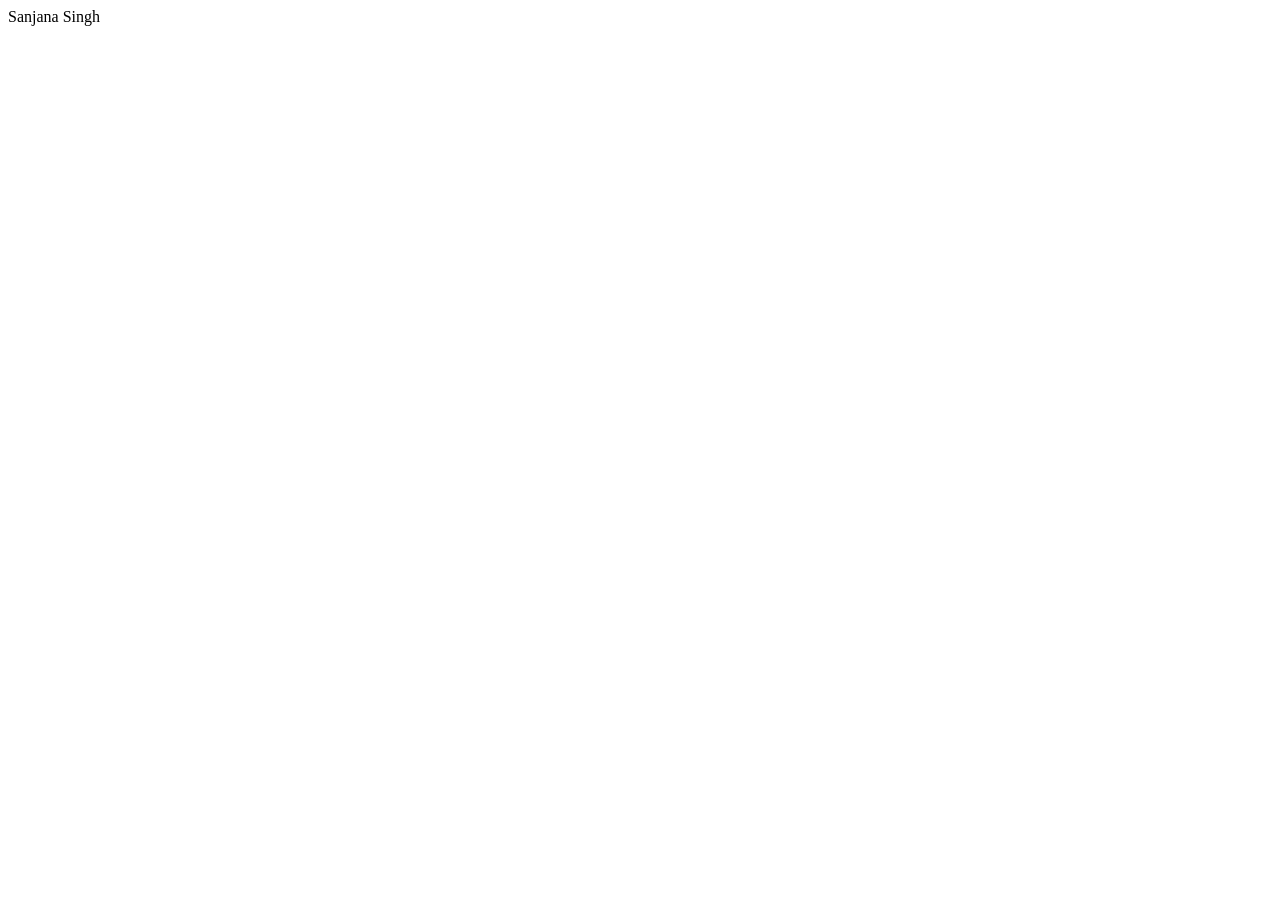
==== index.html @ c1d74c57 "Adding index.html page" ====
<!DOCTYPE html>
<html lang="en">
<head>
    <meta charset="UTF-8">
    <meta name="viewport" content="width=device-width, initial-scale=1.0">
    <title>Document</title>
</head>
<body>
    Sanjana Singh
</body>
</html>
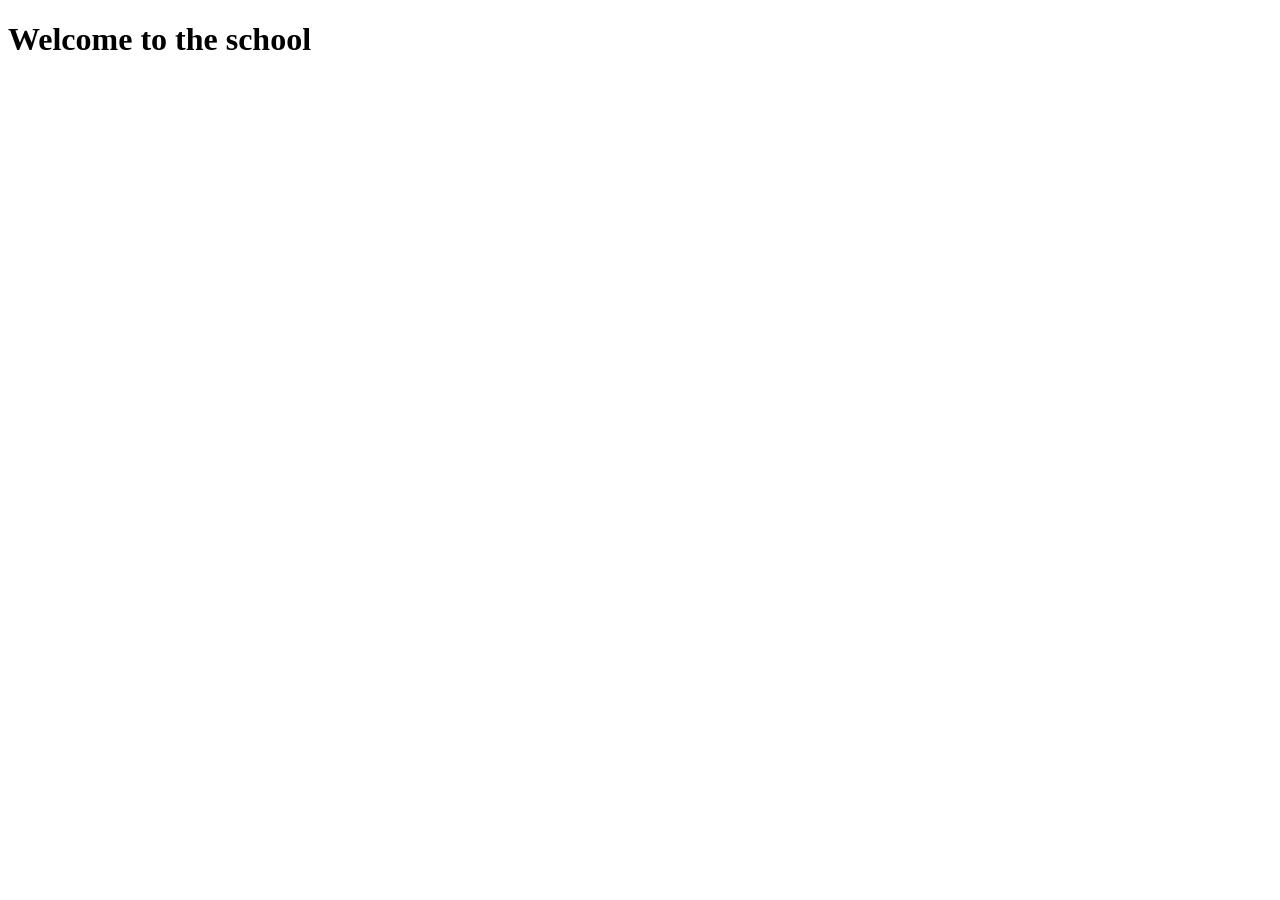
==== commit 25bcc192: "Some changes in index.html" ====
--- a/index.html
+++ b/index.html
@@ -1,11 +1,14 @@
 <!DOCTYPE html>
 <html lang="en">
+
 <head>
     <meta charset="UTF-8">
     <meta name="viewport" content="width=device-width, initial-scale=1.0">
-    <title>Document</title>
+    <title>School Frontend</title>
 </head>
+
 <body>
-    Sanjana Singh
+    <h1>Welcome to the school</h1>
 </body>
+
 </html>
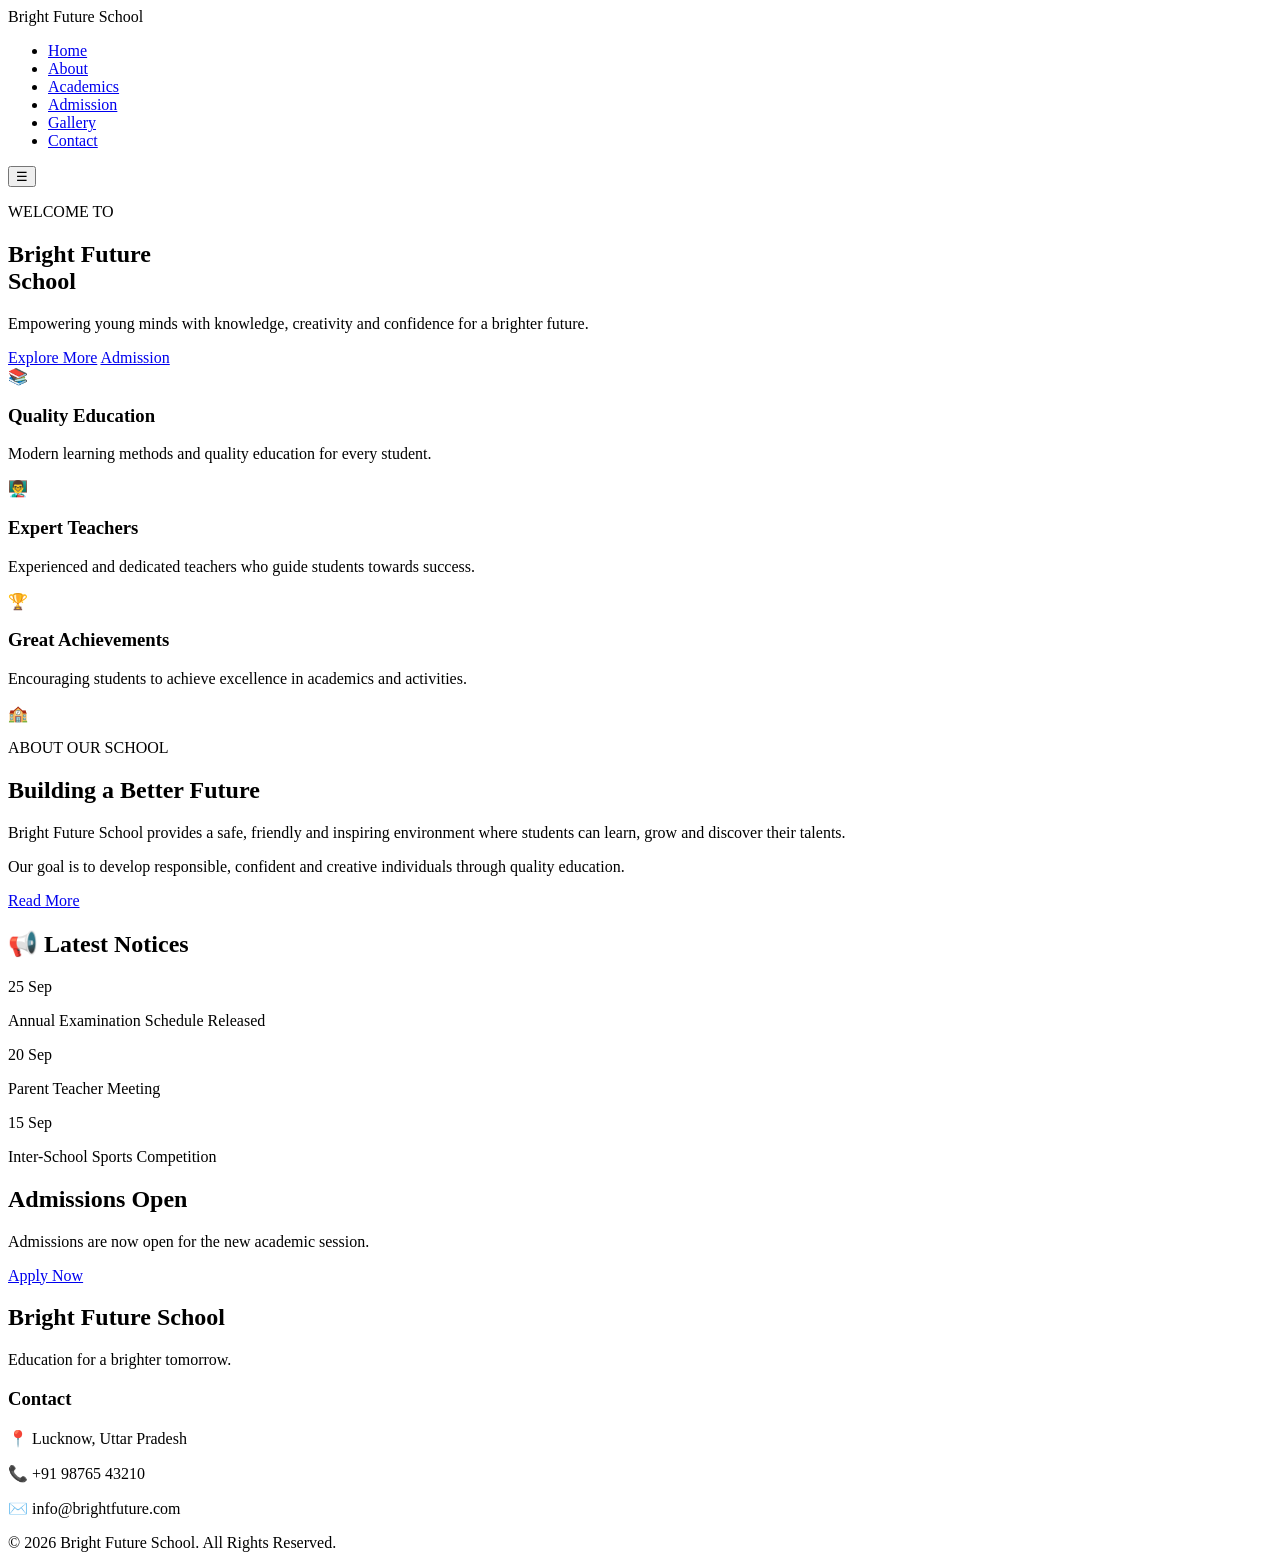
==== commit 37b1bb75: "Some changes in index page" ====
--- a/index.html
+++ b/index.html
@@ -1,14 +1,174 @@
 <!DOCTYPE html>
 <html lang="en">
-
 <head>
     <meta charset="UTF-8">
     <meta name="viewport" content="width=device-width, initial-scale=1.0">
-    <title>School Frontend</title>
+    <title>Bright Future School</title>
+    <link rel="stylesheet" href="style.css">
 </head>
 
 <body>
-    <h1>Welcome to the school</h1>
+
+    <!-- Navbar -->
+    <header>
+        <nav class="navbar">
+            <div class="logo">Bright Future <span>School</span></div>
+
+            <ul class="nav-links">
+                <li><a href="#" class="active">Home</a></li>
+                <li><a href="#">About</a></li>
+                <li><a href="#">Academics</a></li>
+                <li><a href="#">Admission</a></li>
+                <li><a href="#">Gallery</a></li>
+                <li><a href="#">Contact</a></li>
+            </ul>
+
+            <button class="menu-btn">☰</button>
+        </nav>
+    </header>
+
+
+    <!-- Hero Section -->
+    <section class="hero">
+        <div class="hero-content">
+            <p class="welcome">WELCOME TO</p>
+
+            <h1>Bright Future <br><span>School</span></h1>
+
+            <p class="hero-text">
+                Empowering young minds with knowledge, creativity
+                and confidence for a brighter future.
+            </p>
+
+            <div class="hero-buttons">
+                <a href="#" class="btn primary">Explore More</a>
+                <a href="#" class="btn secondary">Admission</a>
+            </div>
+        </div>
+    </section>
+
+
+    <!-- Features -->
+    <section class="features">
+
+        <div class="feature-card">
+            <div class="icon">📚</div>
+            <h3>Quality Education</h3>
+            <p>
+                Modern learning methods and quality education
+                for every student.
+            </p>
+        </div>
+
+        <div class="feature-card">
+            <div class="icon">👨‍🏫</div>
+            <h3>Expert Teachers</h3>
+            <p>
+                Experienced and dedicated teachers who
+                guide students towards success.
+            </p>
+        </div>
+
+        <div class="feature-card">
+            <div class="icon">🏆</div>
+            <h3>Great Achievements</h3>
+            <p>
+                Encouraging students to achieve excellence
+                in academics and activities.
+            </p>
+        </div>
+
+    </section>
+
+
+    <!-- About Preview -->
+    <section class="about">
+        <div class="about-image">
+            <div class="image-box">
+                🏫
+            </div>
+        </div>
+
+        <div class="about-content">
+            <p class="section-title">ABOUT OUR SCHOOL</p>
+
+            <h2>Building a Better <span>Future</span></h2>
+
+            <p>
+                Bright Future School provides a safe, friendly and
+                inspiring environment where students can learn,
+                grow and discover their talents.
+            </p>
+
+            <p>
+                Our goal is to develop responsible, confident and
+                creative individuals through quality education.
+            </p>
+
+            <a href="#" class="btn primary">Read More</a>
+        </div>
+    </section>
+
+
+    <!-- Notice Section -->
+    <section class="notice-section">
+
+        <div class="notice">
+            <h2>📢 Latest Notices</h2>
+
+            <div class="notice-item">
+                <span>25 Sep</span>
+                <p>Annual Examination Schedule Released</p>
+            </div>
+
+            <div class="notice-item">
+                <span>20 Sep</span>
+                <p>Parent Teacher Meeting</p>
+            </div>
+
+            <div class="notice-item">
+                <span>15 Sep</span>
+                <p>Inter-School Sports Competition</p>
+            </div>
+        </div>
+
+        <div class="welcome-box">
+            <h2>Admissions Open</h2>
+            <p>
+                Admissions are now open for the new academic session.
+            </p>
+            <a href="#" class="btn secondary">Apply Now</a>
+        </div>
+
+    </section>
+
+
+    <!-- Footer -->
+    <footer>
+        <div class="footer-content">
+
+            <div>
+                <h2>Bright Future School</h2>
+                <p>
+                    Education for a brighter tomorrow.
+                </p>
+            </div>
+
+            <div>
+                <h3>Contact</h3>
+                <p>📍 Lucknow, Uttar Pradesh</p>
+                <p>📞 +91 98765 43210</p>
+                <p>✉️ info@brightfuture.com</p>
+            </div>
+
+        </div>
+
+        <div class="copyright">
+            © 2026 Bright Future School. All Rights Reserved.
+        </div>
+    </footer>
+
+
+    <script src="script.js"></script>
 </body>
-
-</html>+</html>
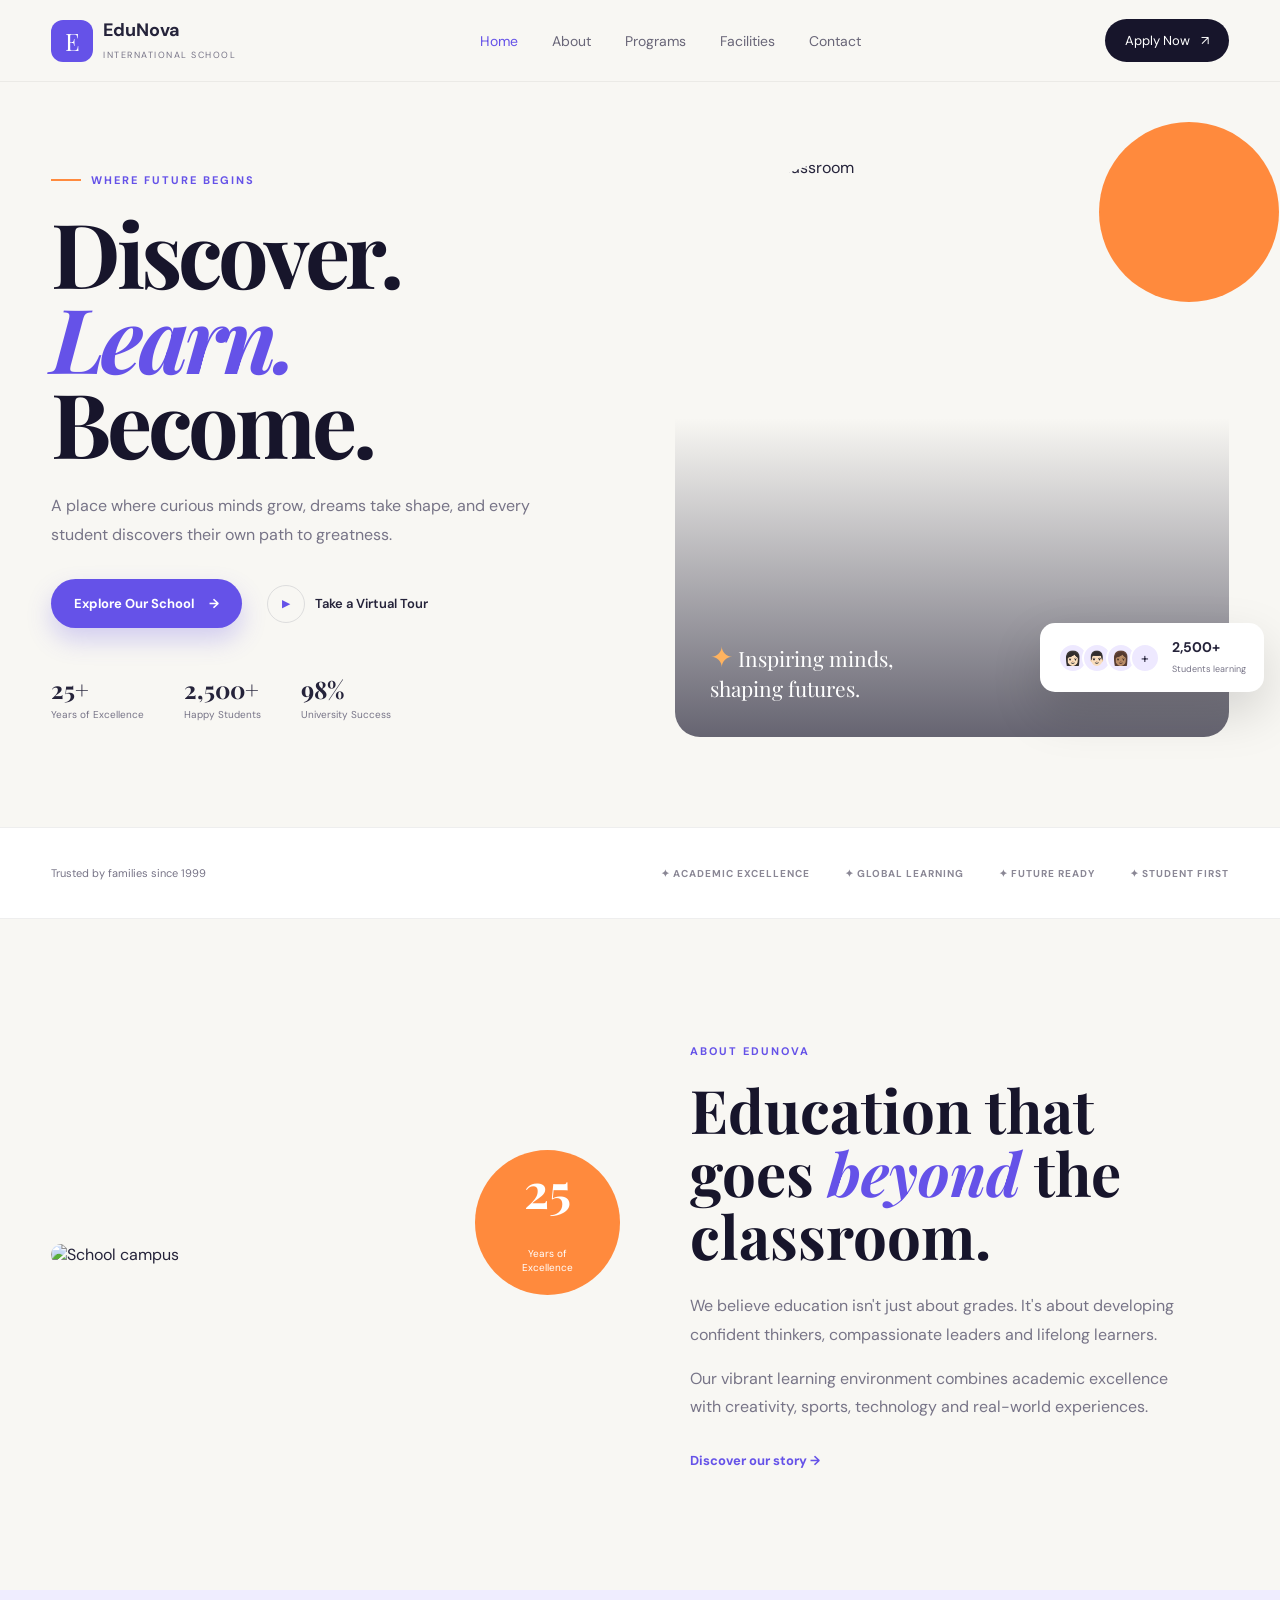
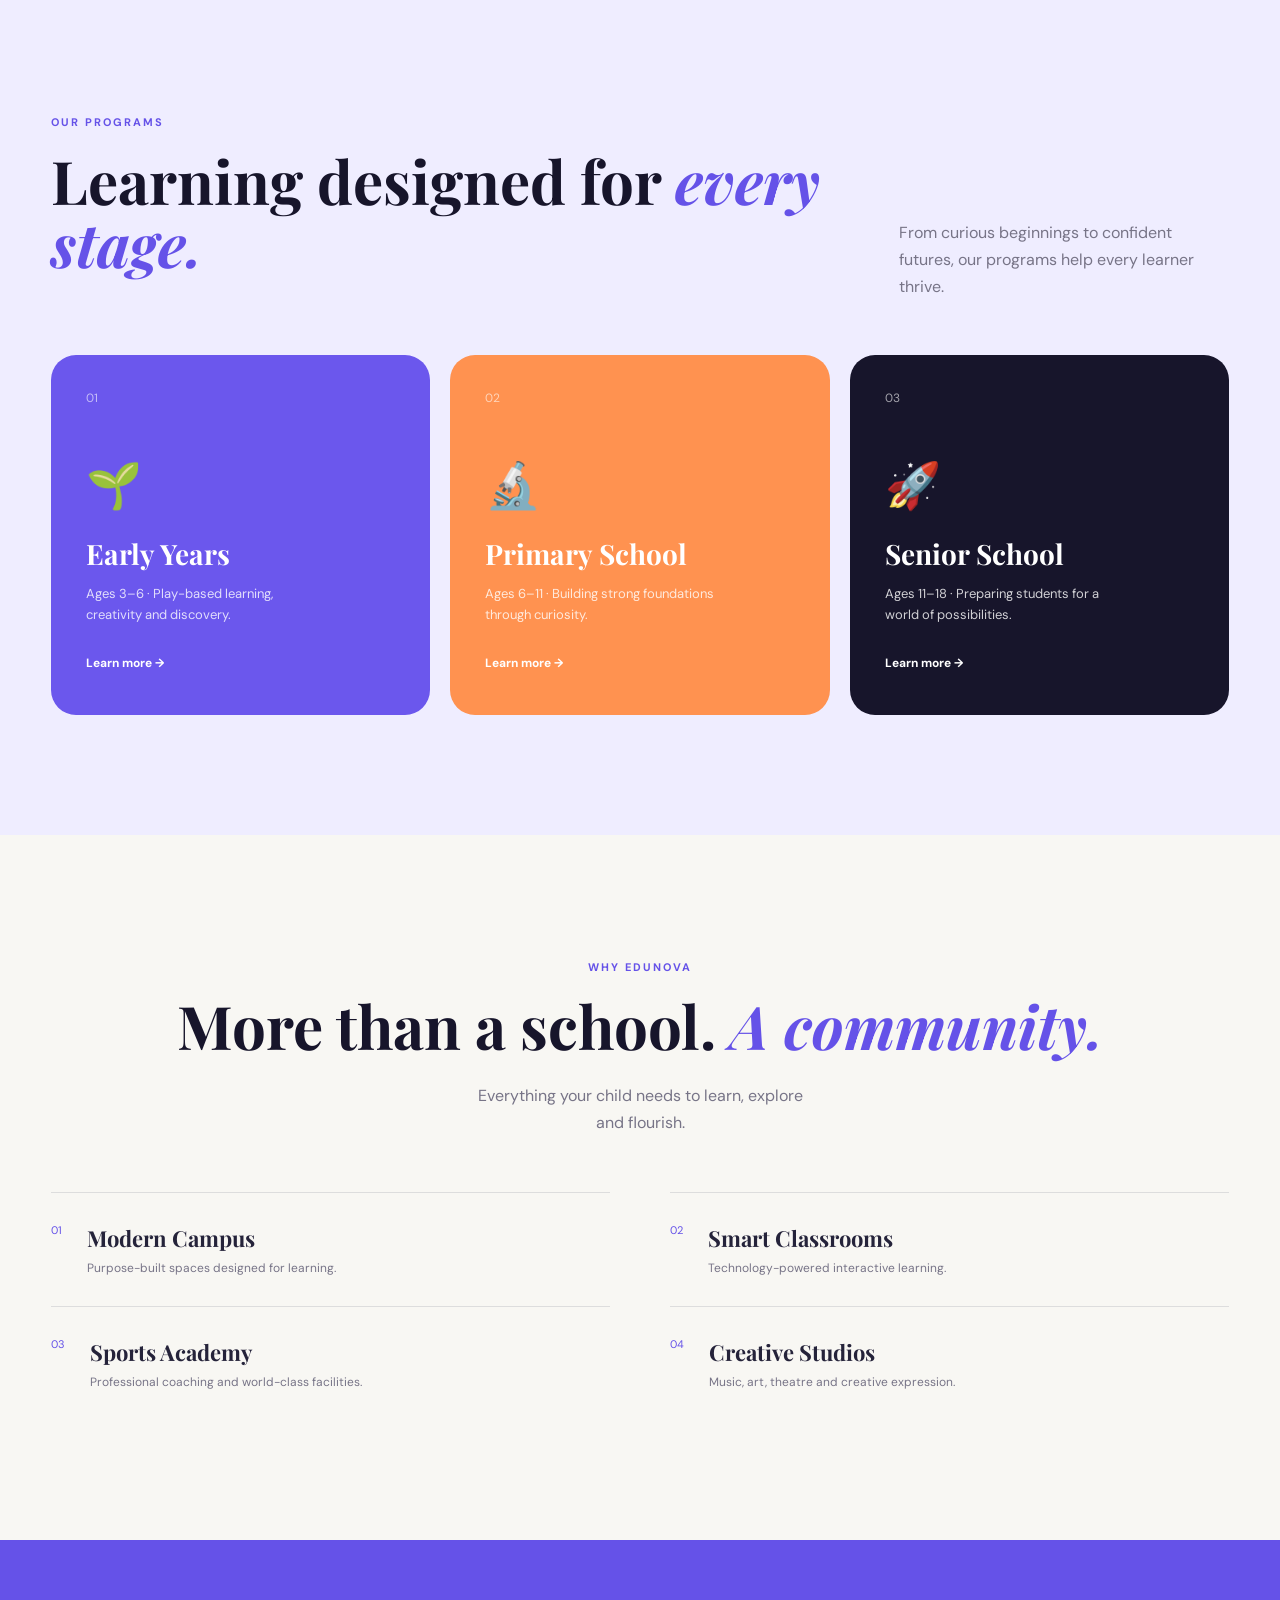
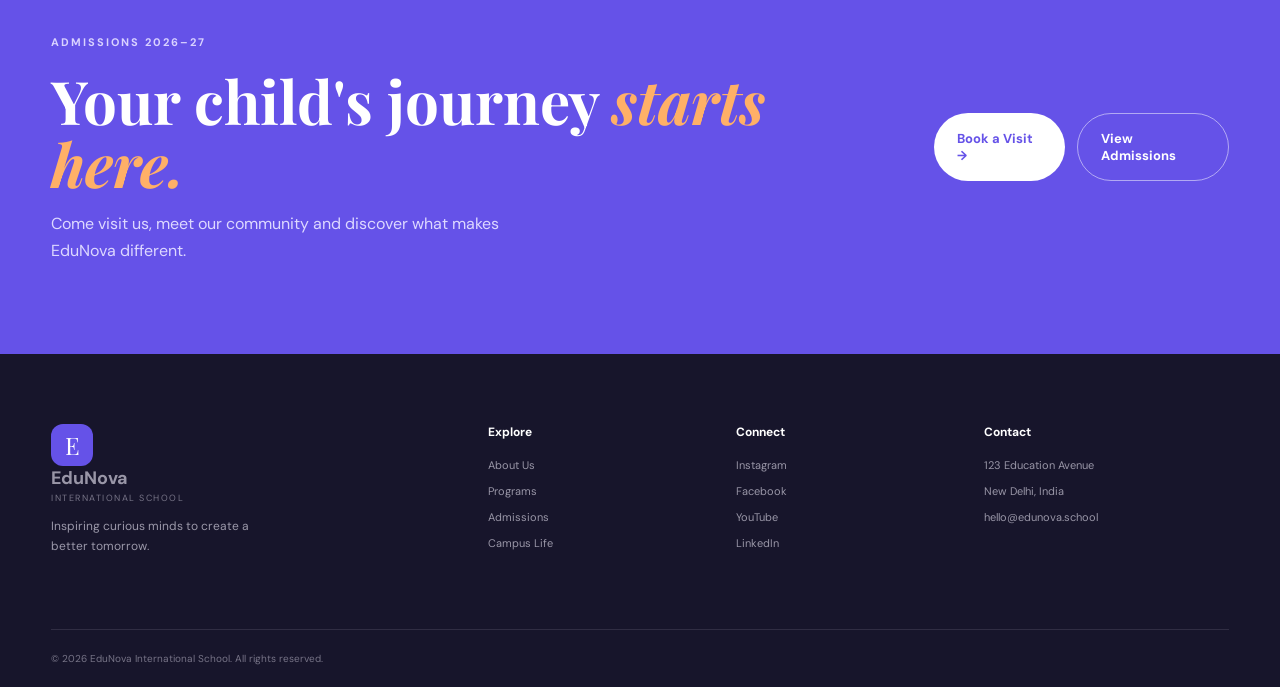
==== commit 860cf6a0: "Changes..." ====
--- a/index.html
+++ b/index.html
@@ -3,172 +3,448 @@
 <head>
     <meta charset="UTF-8">
     <meta name="viewport" content="width=device-width, initial-scale=1.0">
-    <title>Bright Future School</title>
+
+    <title>EduNova International School</title>
+
+    <link rel="preconnect" href="https://fonts.googleapis.com">
+    <link rel="preconnect" href="https://fonts.gstatic.com" crossorigin>
+
+    <link href="https://fonts.googleapis.com/css2?family=DM+Sans:wght@400;500;600;700&family=Playfair+Display:wght@600;700&display=swap" rel="stylesheet">
+
     <link rel="stylesheet" href="style.css">
 </head>
 
 <body>
 
-    <!-- Navbar -->
-    <header>
-        <nav class="navbar">
-            <div class="logo">Bright Future <span>School</span></div>
-
-            <ul class="nav-links">
-                <li><a href="#" class="active">Home</a></li>
-                <li><a href="#">About</a></li>
-                <li><a href="#">Academics</a></li>
-                <li><a href="#">Admission</a></li>
-                <li><a href="#">Gallery</a></li>
-                <li><a href="#">Contact</a></li>
-            </ul>
+    <!-- NAVBAR -->
+    <header class="navbar">
+        <div class="container nav-inner">
+
+            <a href="#" class="logo">
+                <span class="logo-icon">E</span>
+                <div>
+                    <strong>EduNova</strong>
+                    <small>International School</small>
+                </div>
+            </a>
+
+            <nav class="nav-menu">
+                <a href="#" class="active">Home</a>
+                <a href="#about">About</a>
+                <a href="#programs">Programs</a>
+                <a href="#facilities">Facilities</a>
+                <a href="#contact">Contact</a>
+            </nav>
+
+            <a href="#" class="nav-btn">Apply Now <span>↗</span></a>
 
             <button class="menu-btn">☰</button>
-        </nav>
+
+        </div>
     </header>
 
 
-    <!-- Hero Section -->
-    <section class="hero">
-        <div class="hero-content">
-            <p class="welcome">WELCOME TO</p>
-
-            <h1>Bright Future <br><span>School</span></h1>
-
-            <p class="hero-text">
-                Empowering young minds with knowledge, creativity
-                and confidence for a brighter future.
-            </p>
-
-            <div class="hero-buttons">
-                <a href="#" class="btn primary">Explore More</a>
-                <a href="#" class="btn secondary">Admission</a>
-            </div>
+    <!-- HERO -->
+    <main>
+
+        <section class="hero">
+
+            <div class="container hero-grid">
+
+                <div class="hero-content">
+
+                    <div class="eyebrow">
+                        <span></span>
+                        WHERE FUTURE BEGINS
+                    </div>
+
+                    <h1>
+                        Discover.
+                        <em>Learn.</em>
+                        <br>
+                        Become.
+                    </h1>
+
+                    <p>
+                        A place where curious minds grow, dreams take
+                        shape, and every student discovers their own
+                        path to greatness.
+                    </p>
+
+                    <div class="hero-actions">
+                        <a href="#" class="btn btn-primary">
+                            Explore Our School
+                            <span>→</span>
+                        </a>
+
+                        <a href="#" class="watch-btn">
+                            <span class="play">▶</span>
+                            Take a Virtual Tour
+                        </a>
+                    </div>
+
+                    <div class="hero-stats">
+
+                        <div>
+                            <strong>25+</strong>
+                            <span>Years of Excellence</span>
+                        </div>
+
+                        <div>
+                            <strong>2,500+</strong>
+                            <span>Happy Students</span>
+                        </div>
+
+                        <div>
+                            <strong>98%</strong>
+                            <span>University Success</span>
+                        </div>
+
+                    </div>
+
+                </div>
+
+
+                <div class="hero-visual">
+
+                    <div class="image-card">
+                        <img
+                            src="https://images.unsplash.com/photo-1509062522246-3755977927d7?auto=format&fit=crop&w=1000&q=85"
+                            alt="Students in classroom"
+                        >
+
+                        <div class="image-overlay">
+                            <span>✦</span>
+                            Inspiring minds,<br>
+                            shaping futures.
+                        </div>
+                    </div>
+
+                    <div class="floating-card">
+                        <div class="avatar-group">
+                            <span>👩🏻</span>
+                            <span>👨🏻</span>
+                            <span>👩🏽</span>
+                            <span>+</span>
+                        </div>
+
+                        <div>
+                            <strong>2,500+</strong>
+                            <small>Students learning</small>
+                        </div>
+                    </div>
+
+                    <div class="circle-decoration"></div>
+
+                </div>
+
+            </div>
+
+        </section>
+
+
+        <!-- TRUST BAR -->
+
+        <section class="trust">
+            <div class="container trust-inner">
+
+                <p>Trusted by families since 1999</p>
+
+                <div class="trust-items">
+                    <span>✦ ACADEMIC EXCELLENCE</span>
+                    <span>✦ GLOBAL LEARNING</span>
+                    <span>✦ FUTURE READY</span>
+                    <span>✦ STUDENT FIRST</span>
+                </div>
+
+            </div>
+        </section>
+
+
+        <!-- ABOUT -->
+
+        <section class="about section" id="about">
+
+            <div class="container about-grid">
+
+                <div class="about-image">
+                    <img
+                        src="https://images.unsplash.com/photo-1523050854058-8df90110c9f1?auto=format&fit=crop&w=900&q=85"
+                        alt="School campus"
+                    >
+
+                    <div class="experience">
+                        <strong>25</strong>
+                        <span>Years of<br>Excellence</span>
+                    </div>
+                </div>
+
+                <div class="about-content">
+
+                    <span class="section-label">ABOUT EDUNOVA</span>
+
+                    <h2>
+                        Education that goes
+                        <em>beyond</em> the classroom.
+                    </h2>
+
+                    <p>
+                        We believe education isn't just about grades.
+                        It's about developing confident thinkers,
+                        compassionate leaders and lifelong learners.
+                    </p>
+
+                    <p>
+                        Our vibrant learning environment combines
+                        academic excellence with creativity, sports,
+                        technology and real-world experiences.
+                    </p>
+
+                    <a href="#" class="text-link">
+                        Discover our story →
+                    </a>
+
+                </div>
+
+            </div>
+
+        </section>
+
+
+        <!-- PROGRAMS -->
+
+        <section class="programs section" id="programs">
+
+            <div class="container">
+
+                <div class="section-heading">
+
+                    <div>
+                        <span class="section-label">OUR PROGRAMS</span>
+
+                        <h2>
+                            Learning designed for
+                            <em>every stage.</em>
+                        </h2>
+                    </div>
+
+                    <p>
+                        From curious beginnings to confident futures,
+                        our programs help every learner thrive.
+                    </p>
+
+                </div>
+
+
+                <div class="program-grid">
+
+                    <article class="program-card purple">
+                        <div class="program-number">01</div>
+                        <span class="program-icon">🌱</span>
+
+                        <h3>Early Years</h3>
+
+                        <p>
+                            Ages 3–6 · Play-based learning,
+                            creativity and discovery.
+                        </p>
+
+                        <a href="#">Learn more →</a>
+                    </article>
+
+
+                    <article class="program-card orange">
+                        <div class="program-number">02</div>
+                        <span class="program-icon">🔬</span>
+
+                        <h3>Primary School</h3>
+
+                        <p>
+                            Ages 6–11 · Building strong foundations
+                            through curiosity.
+                        </p>
+
+                        <a href="#">Learn more →</a>
+                    </article>
+
+
+                    <article class="program-card dark">
+                        <div class="program-number">03</div>
+                        <span class="program-icon">🚀</span>
+
+                        <h3>Senior School</h3>
+
+                        <p>
+                            Ages 11–18 · Preparing students
+                            for a world of possibilities.
+                        </p>
+
+                        <a href="#">Learn more →</a>
+                    </article>
+
+                </div>
+
+            </div>
+
+        </section>
+
+
+        <!-- FACILITIES -->
+
+        <section class="facilities section" id="facilities">
+
+            <div class="container">
+
+                <div class="section-heading center">
+
+                    <span class="section-label">WHY EDUNOVA</span>
+
+                    <h2>
+                        More than a school.
+                        <em>A community.</em>
+                    </h2>
+
+                    <p>
+                        Everything your child needs to learn,
+                        explore and flourish.
+                    </p>
+
+                </div>
+
+
+                <div class="facility-grid">
+
+                    <div class="facility">
+                        <span>01</span>
+                        <div>
+                            <h3>Modern Campus</h3>
+                            <p>Purpose-built spaces designed for learning.</p>
+                        </div>
+                    </div>
+
+                    <div class="facility">
+                        <span>02</span>
+                        <div>
+                            <h3>Smart Classrooms</h3>
+                            <p>Technology-powered interactive learning.</p>
+                        </div>
+                    </div>
+
+                    <div class="facility">
+                        <span>03</span>
+                        <div>
+                            <h3>Sports Academy</h3>
+                            <p>Professional coaching and world-class facilities.</p>
+                        </div>
+                    </div>
+
+                    <div class="facility">
+                        <span>04</span>
+                        <div>
+                            <h3>Creative Studios</h3>
+                            <p>Music, art, theatre and creative expression.</p>
+                        </div>
+                    </div>
+
+                </div>
+
+            </div>
+
+        </section>
+
+
+        <!-- ADMISSION CTA -->
+
+        <section class="admission" id="contact">
+
+            <div class="container admission-inner">
+
+                <div>
+                    <span class="section-label">ADMISSIONS 2026–27</span>
+
+                    <h2>
+                        Your child's journey
+                        <em>starts here.</em>
+                    </h2>
+
+                    <p>
+                        Come visit us, meet our community and discover
+                        what makes EduNova different.
+                    </p>
+                </div>
+
+                <div class="admission-buttons">
+                    <a href="#" class="btn btn-light">
+                        Book a Visit →
+                    </a>
+
+                    <a href="#" class="btn btn-outline">
+                        View Admissions
+                    </a>
+                </div>
+
+            </div>
+
+        </section>
+
+    </main>
+
+
+    <!-- FOOTER -->
+
+    <footer>
+
+        <div class="container footer-grid">
+
+            <div>
+                <a href="#" class="logo footer-logo">
+                    <span class="logo-icon">E</span>
+                    <div>
+                        <strong>EduNova</strong>
+                        <small>International School</small>
+                    </div>
+                </a>
+
+                <p>
+                    Inspiring curious minds to create a
+                    better tomorrow.
+                </p>
+            </div>
+
+            <div>
+                <h4>Explore</h4>
+                <a href="#">About Us</a>
+                <a href="#">Programs</a>
+                <a href="#">Admissions</a>
+                <a href="#">Campus Life</a>
+            </div>
+
+            <div>
+                <h4>Connect</h4>
+                <a href="#">Instagram</a>
+                <a href="#">Facebook</a>
+                <a href="#">YouTube</a>
+                <a href="#">LinkedIn</a>
+            </div>
+
+            <div>
+                <h4>Contact</h4>
+                <p>123 Education Avenue</p>
+                <p>New Delhi, India</p>
+                <p>hello@edunova.school</p>
+            </div>
+
         </div>
-    </section>
-
-
-    <!-- Features -->
-    <section class="features">
-
-        <div class="feature-card">
-            <div class="icon">📚</div>
-            <h3>Quality Education</h3>
-            <p>
-                Modern learning methods and quality education
-                for every student.
-            </p>
+
+        <div class="container copyright">
+            © 2026 EduNova International School.
+            All rights reserved.
         </div>
 
-        <div class="feature-card">
-            <div class="icon">👨‍🏫</div>
-            <h3>Expert Teachers</h3>
-            <p>
-                Experienced and dedicated teachers who
-                guide students towards success.
-            </p>
-        </div>
-
-        <div class="feature-card">
-            <div class="icon">🏆</div>
-            <h3>Great Achievements</h3>
-            <p>
-                Encouraging students to achieve excellence
-                in academics and activities.
-            </p>
-        </div>
-
-    </section>
-
-
-    <!-- About Preview -->
-    <section class="about">
-        <div class="about-image">
-            <div class="image-box">
-                🏫
-            </div>
-        </div>
-
-        <div class="about-content">
-            <p class="section-title">ABOUT OUR SCHOOL</p>
-
-            <h2>Building a Better <span>Future</span></h2>
-
-            <p>
-                Bright Future School provides a safe, friendly and
-                inspiring environment where students can learn,
-                grow and discover their talents.
-            </p>
-
-            <p>
-                Our goal is to develop responsible, confident and
-                creative individuals through quality education.
-            </p>
-
-            <a href="#" class="btn primary">Read More</a>
-        </div>
-    </section>
-
-
-    <!-- Notice Section -->
-    <section class="notice-section">
-
-        <div class="notice">
-            <h2>📢 Latest Notices</h2>
-
-            <div class="notice-item">
-                <span>25 Sep</span>
-                <p>Annual Examination Schedule Released</p>
-            </div>
-
-            <div class="notice-item">
-                <span>20 Sep</span>
-                <p>Parent Teacher Meeting</p>
-            </div>
-
-            <div class="notice-item">
-                <span>15 Sep</span>
-                <p>Inter-School Sports Competition</p>
-            </div>
-        </div>
-
-        <div class="welcome-box">
-            <h2>Admissions Open</h2>
-            <p>
-                Admissions are now open for the new academic session.
-            </p>
-            <a href="#" class="btn secondary">Apply Now</a>
-        </div>
-
-    </section>
-
-
-    <!-- Footer -->
-    <footer>
-        <div class="footer-content">
-
-            <div>
-                <h2>Bright Future School</h2>
-                <p>
-                    Education for a brighter tomorrow.
-                </p>
-            </div>
-
-            <div>
-                <h3>Contact</h3>
-                <p>📍 Lucknow, Uttar Pradesh</p>
-                <p>📞 +91 98765 43210</p>
-                <p>✉️ info@brightfuture.com</p>
-            </div>
-
-        </div>
-
-        <div class="copyright">
-            © 2026 Bright Future School. All Rights Reserved.
-        </div>
     </footer>
 
 
     <script src="script.js"></script>
+
 </body>
 </html>
--- a/style.css
+++ b/style.css
@@ -0,0 +1,833 @@
+:root {
+    --dark: #17152b;
+    --purple: #6552e8;
+    --orange: #ff8a3d;
+    --cream: #f8f7f3;
+    --light: #f2f0ff;
+    --text: #25233a;
+    --muted: #777487;
+    --white: #ffffff;
+}
+
+* {
+    margin: 0;
+    padding: 0;
+    box-sizing: border-box;
+}
+
+html {
+    scroll-behavior: smooth;
+}
+
+body {
+    font-family: "DM Sans", sans-serif;
+    color: var(--text);
+    background: var(--cream);
+}
+
+a {
+    text-decoration: none;
+    color: inherit;
+}
+
+.container {
+    width: min(1180px, 92%);
+    margin: auto;
+}
+
+
+/* =========================
+   NAVBAR
+========================= */
+
+.navbar {
+    height: 82px;
+    background: rgba(248, 247, 243, 0.95);
+    backdrop-filter: blur(15px);
+    position: sticky;
+    top: 0;
+    z-index: 1000;
+    border-bottom: 1px solid rgba(0, 0, 0, .05);
+}
+
+.nav-inner {
+    height: 100%;
+    display: flex;
+    align-items: center;
+    justify-content: space-between;
+}
+
+.logo {
+    display: flex;
+    align-items: center;
+    gap: 10px;
+}
+
+.logo-icon {
+    width: 42px;
+    height: 42px;
+    border-radius: 12px;
+    background: var(--purple);
+    color: white;
+    display: grid;
+    place-items: center;
+    font-family: "Playfair Display";
+    font-size: 24px;
+}
+
+.logo strong {
+    display: block;
+    font-size: 18px;
+}
+
+.logo small {
+    color: var(--muted);
+    font-size: 9px;
+    letter-spacing: 1.5px;
+    text-transform: uppercase;
+}
+
+.nav-menu {
+    display: flex;
+    gap: 34px;
+}
+
+.nav-menu a {
+    font-size: 14px;
+    color: #696678;
+    transition: .3s;
+}
+
+.nav-menu a:hover,
+.nav-menu .active {
+    color: var(--purple);
+}
+
+.nav-btn {
+    background: var(--dark);
+    color: white;
+    padding: 13px 20px;
+    border-radius: 50px;
+    font-size: 13px;
+}
+
+.nav-btn span {
+    margin-left: 8px;
+}
+
+.menu-btn {
+    display: none;
+    border: 0;
+    background: transparent;
+    font-size: 25px;
+}
+
+
+/* =========================
+   HERO
+========================= */
+
+.hero {
+    padding: 75px 0 90px;
+    overflow: hidden;
+}
+
+.hero-grid {
+    display: grid;
+    grid-template-columns: 1fr 1fr;
+    align-items: center;
+    gap: 70px;
+}
+
+.eyebrow,
+.section-label {
+    color: var(--purple);
+    font-size: 11px;
+    font-weight: 700;
+    letter-spacing: 2px;
+}
+
+.eyebrow {
+    display: flex;
+    align-items: center;
+    gap: 10px;
+    margin-bottom: 22px;
+}
+
+.eyebrow span {
+    width: 30px;
+    height: 2px;
+    background: var(--orange);
+}
+
+.hero h1 {
+    font-family: "Playfair Display", serif;
+    font-size: clamp(60px, 7vw, 92px);
+    line-height: .95;
+    letter-spacing: -4px;
+    color: var(--dark);
+}
+
+.hero h1 em,
+.about h2 em,
+.section-heading h2 em,
+.admission h2 em {
+    color: var(--purple);
+    font-style: italic;
+}
+
+.hero-content > p {
+    max-width: 490px;
+    margin: 28px 0;
+    line-height: 1.8;
+    color: var(--muted);
+}
+
+.hero-actions {
+    display: flex;
+    align-items: center;
+    gap: 25px;
+    margin: 30px 0 45px;
+}
+
+.btn {
+    display: inline-flex;
+    align-items: center;
+    gap: 15px;
+    padding: 16px 23px;
+    border-radius: 50px;
+    font-size: 13px;
+    font-weight: 700;
+    transition: .3s;
+}
+
+.btn-primary {
+    background: var(--purple);
+    color: white;
+    box-shadow: 0 12px 25px rgba(101, 82, 232, .25);
+}
+
+.btn-primary:hover {
+    transform: translateY(-3px);
+}
+
+.watch-btn {
+    display: flex;
+    align-items: center;
+    gap: 10px;
+    font-size: 13px;
+    font-weight: 600;
+}
+
+.play {
+    width: 38px;
+    height: 38px;
+    border: 1px solid #ddd;
+    border-radius: 50%;
+    display: grid;
+    place-items: center;
+    font-size: 10px;
+    color: var(--purple);
+}
+
+.hero-stats {
+    display: flex;
+    gap: 40px;
+}
+
+.hero-stats div {
+    display: flex;
+    flex-direction: column;
+}
+
+.hero-stats strong {
+    font-family: "Playfair Display";
+    font-size: 24px;
+}
+
+.hero-stats span {
+    color: var(--muted);
+    font-size: 10px;
+    margin-top: 3px;
+}
+
+
+/* HERO IMAGE */
+
+.hero-visual {
+    position: relative;
+}
+
+.image-card {
+    height: 580px;
+    border-radius: 190px 190px 25px 25px;
+    overflow: hidden;
+    position: relative;
+    z-index: 2;
+}
+
+.image-card img {
+    width: 100%;
+    height: 100%;
+    object-fit: cover;
+}
+
+.image-card::after {
+    content: "";
+    position: absolute;
+    inset: 0;
+    background: linear-gradient(
+        180deg,
+        transparent 45%,
+        rgba(23, 21, 43, .65)
+    );
+}
+
+.image-overlay {
+    position: absolute;
+    z-index: 3;
+    bottom: 35px;
+    left: 35px;
+    color: white;
+    font-family: "Playfair Display";
+    font-size: 21px;
+    line-height: 1.3;
+}
+
+.image-overlay span {
+    color: #ffb35f;
+    font-size: 28px;
+}
+
+.floating-card {
+    position: absolute;
+    z-index: 5;
+    bottom: 45px;
+    right: -35px;
+    background: white;
+    padding: 15px 18px;
+    border-radius: 15px;
+    display: flex;
+    align-items: center;
+    gap: 12px;
+    box-shadow: 0 20px 50px rgba(0,0,0,.15);
+}
+
+.avatar-group {
+    display: flex;
+}
+
+.avatar-group span {
+    width: 30px;
+    height: 30px;
+    border-radius: 50%;
+    background: #eee9ff;
+    display: grid;
+    place-items: center;
+    font-size: 14px;
+    border: 2px solid white;
+    margin-left: -6px;
+}
+
+.avatar-group span:first-child {
+    margin-left: 0;
+}
+
+.floating-card strong {
+    display: block;
+    font-size: 14px;
+}
+
+.floating-card small {
+    color: var(--muted);
+    font-size: 9px;
+}
+
+.circle-decoration {
+    width: 180px;
+    height: 180px;
+    background: var(--orange);
+    border-radius: 50%;
+    position: absolute;
+    top: -35px;
+    right: -50px;
+    z-index: 1;
+}
+
+
+/* =========================
+   TRUST
+========================= */
+
+.trust {
+    background: white;
+    border-top: 1px solid #eee;
+    border-bottom: 1px solid #eee;
+}
+
+.trust-inner {
+    min-height: 90px;
+    display: flex;
+    align-items: center;
+    justify-content: space-between;
+    gap: 30px;
+}
+
+.trust-inner > p {
+    font-size: 11px;
+    color: var(--muted);
+}
+
+.trust-items {
+    display: flex;
+    gap: 35px;
+    color: #8a8795;
+    font-size: 10px;
+    font-weight: 700;
+    letter-spacing: 1px;
+}
+
+
+/* =========================
+   ABOUT
+========================= */
+
+.section {
+    padding: 120px 0;
+}
+
+.about-grid {
+    display: grid;
+    grid-template-columns: 1fr 1fr;
+    gap: 100px;
+    align-items: center;
+}
+
+.about-image {
+    position: relative;
+}
+
+.about-image img {
+    width: 100%;
+    height: 500px;
+    object-fit: cover;
+    border-radius: 30px;
+}
+
+.experience {
+    position: absolute;
+    bottom: -30px;
+    right: -30px;
+    width: 145px;
+    height: 145px;
+    background: var(--orange);
+    border-radius: 50%;
+    color: white;
+    display: grid;
+    place-items: center;
+    text-align: center;
+}
+
+.experience strong {
+    display: block;
+    font-family: "Playfair Display";
+    font-size: 48px;
+    line-height: .8;
+}
+
+.experience span {
+    font-size: 10px;
+    line-height: 1.4;
+}
+
+.about-content h2,
+.section-heading h2,
+.admission h2 {
+    font-family: "Playfair Display";
+    font-size: clamp(40px, 5vw, 60px);
+    line-height: 1.05;
+    color: var(--dark);
+    margin: 18px 0 25px;
+}
+
+.about-content p {
+    color: var(--muted);
+    line-height: 1.8;
+    margin-bottom: 15px;
+    max-width: 490px;
+}
+
+.text-link {
+    display: inline-block;
+    margin-top: 15px;
+    color: var(--purple);
+    font-size: 13px;
+    font-weight: 700;
+}
+
+
+/* =========================
+   PROGRAMS
+========================= */
+
+.programs {
+    background: #efedff;
+}
+
+.section-heading {
+    display: flex;
+    justify-content: space-between;
+    align-items: end;
+    margin-bottom: 55px;
+}
+
+.section-heading > p {
+    max-width: 330px;
+    color: var(--muted);
+    line-height: 1.7;
+}
+
+.program-grid {
+    display: grid;
+    grid-template-columns: repeat(3, 1fr);
+    gap: 20px;
+}
+
+.program-card {
+    min-height: 360px;
+    padding: 35px;
+    border-radius: 25px;
+    position: relative;
+    overflow: hidden;
+    transition: .3s;
+}
+
+.program-card:hover {
+    transform: translateY(-8px);
+}
+
+.purple {
+    background: #6b57ed;
+    color: white;
+}
+
+.orange {
+    background: #ff9250;
+    color: white;
+}
+
+.dark {
+    background: var(--dark);
+    color: white;
+}
+
+.program-number {
+    font-size: 12px;
+    opacity: .6;
+}
+
+.program-icon {
+    display: block;
+    font-size: 45px;
+    margin: 50px 0 20px;
+}
+
+.program-card h3 {
+    font-family: "Playfair Display";
+    font-size: 28px;
+}
+
+.program-card p {
+    opacity: .8;
+    font-size: 13px;
+    line-height: 1.6;
+    margin: 12px 0 25px;
+    max-width: 240px;
+}
+
+.program-card a {
+    font-size: 12px;
+    font-weight: 700;
+}
+
+
+/* =========================
+   FACILITIES
+========================= */
+
+.center {
+    display: block;
+    text-align: center;
+}
+
+.center > p {
+    margin: auto;
+}
+
+.facility-grid {
+    display: grid;
+    grid-template-columns: 1fr 1fr;
+    gap: 0 60px;
+}
+
+.facility {
+    padding: 30px 0;
+    border-top: 1px solid #ddd;
+    display: flex;
+    gap: 25px;
+}
+
+.facility > span {
+    color: var(--purple);
+    font-size: 11px;
+}
+
+.facility h3 {
+    font-family: "Playfair Display";
+    font-size: 22px;
+}
+
+.facility p {
+    color: var(--muted);
+    font-size: 12px;
+    margin-top: 7px;
+}
+
+
+/* =========================
+   ADMISSION
+========================= */
+
+.admission {
+    background: var(--purple);
+    color: white;
+    padding: 90px 0;
+}
+
+.admission-inner {
+    display: flex;
+    justify-content: space-between;
+    align-items: center;
+    gap: 50px;
+}
+
+.admission .section-label {
+    color: #d9d2ff;
+}
+
+.admission h2 {
+    color: white;
+    margin-bottom: 15px;
+}
+
+.admission h2 em {
+    color: #ffb067;
+}
+
+.admission p {
+    max-width: 500px;
+    color: #ddd8ff;
+    line-height: 1.7;
+}
+
+.admission-buttons {
+    display: flex;
+    gap: 12px;
+}
+
+.btn-light {
+    background: white;
+    color: var(--purple);
+}
+
+.btn-outline {
+    border: 1px solid rgba(255,255,255,.5);
+    color: white;
+}
+
+
+/* =========================
+   FOOTER
+========================= */
+
+footer {
+    background: var(--dark);
+    color: white;
+    padding-top: 70px;
+}
+
+.footer-grid {
+    display: grid;
+    grid-template-columns: 2fr 1fr 1fr 1.3fr;
+    gap: 60px;
+    padding-bottom: 60px;
+}
+
+.footer-logo {
+    margin-bottom: 20px;
+}
+
+.footer-grid > div:first-child p {
+    color: #9b98a9;
+    max-width: 230px;
+    font-size: 12px;
+    line-height: 1.7;
+}
+
+.footer-grid h4 {
+    margin-bottom: 18px;
+    font-size: 12px;
+}
+
+.footer-grid a,
+.footer-grid p {
+    display: block;
+    color: #9996a7;
+    font-size: 11px;
+    margin-bottom: 12px;
+}
+
+.footer-grid a:hover {
+    color: white;
+}
+
+.copyright {
+    border-top: 1px solid #302d43;
+    padding: 22px 0;
+    color: #777487;
+    font-size: 10px;
+}
+
+
+/* =========================
+   MOBILE
+========================= */
+
+@media (max-width: 900px) {
+
+    .nav-menu,
+    .nav-btn {
+        display: none;
+    }
+
+    .menu-btn {
+        display: block;
+    }
+
+    .hero-grid,
+    .about-grid {
+        grid-template-columns: 1fr;
+    }
+
+    .hero-grid {
+        gap: 60px;
+    }
+
+    .image-card {
+        height: 500px;
+    }
+
+    .floating-card {
+        right: 15px;
+    }
+
+    .trust-items {
+        display: none;
+    }
+
+    .trust-inner {
+        justify-content: center;
+    }
+
+    .program-grid {
+        grid-template-columns: 1fr;
+    }
+
+    .section-heading,
+    .admission-inner {
+        display: block;
+    }
+
+    .section-heading > p {
+        margin-top: 20px;
+    }
+
+    .admission-buttons {
+        margin-top: 30px;
+    }
+
+    .footer-grid {
+        grid-template-columns: 1fr 1fr;
+    }
+}
+
+
+@media (max-width: 600px) {
+
+    .hero {
+        padding-top: 50px;
+    }
+
+    .hero h1 {
+        font-size: 58px;
+        letter-spacing: -3px;
+    }
+
+    .hero-actions {
+        align-items: flex-start;
+        flex-direction: column;
+    }
+
+    .hero-stats {
+        gap: 20px;
+    }
+
+    .hero-stats strong {
+        font-size: 19px;
+    }
+
+    .hero-stats span {
+        font-size: 8px;
+    }
+
+    .image-card {
+        height: 430px;
+        border-radius: 130px 130px 20px 20px;
+    }
+
+    .circle-decoration {
+        width: 100px;
+        height: 100px;
+    }
+
+    .section {
+        padding: 80px 0;
+    }
+
+    .about-image img {
+        height: 400px;
+    }
+
+    .experience {
+        width: 110px;
+        height: 110px;
+        right: -5px;
+    }
+
+    .experience strong {
+        font-size: 35px;
+    }
+
+    .facility-grid {
+        grid-template-columns: 1fr;
+    }
+
+    .admission-buttons {
+        flex-direction: column;
+    }
+
+    .footer-grid {
+        grid-template-columns: 1fr;
+        gap: 35px;
+    }
+}
